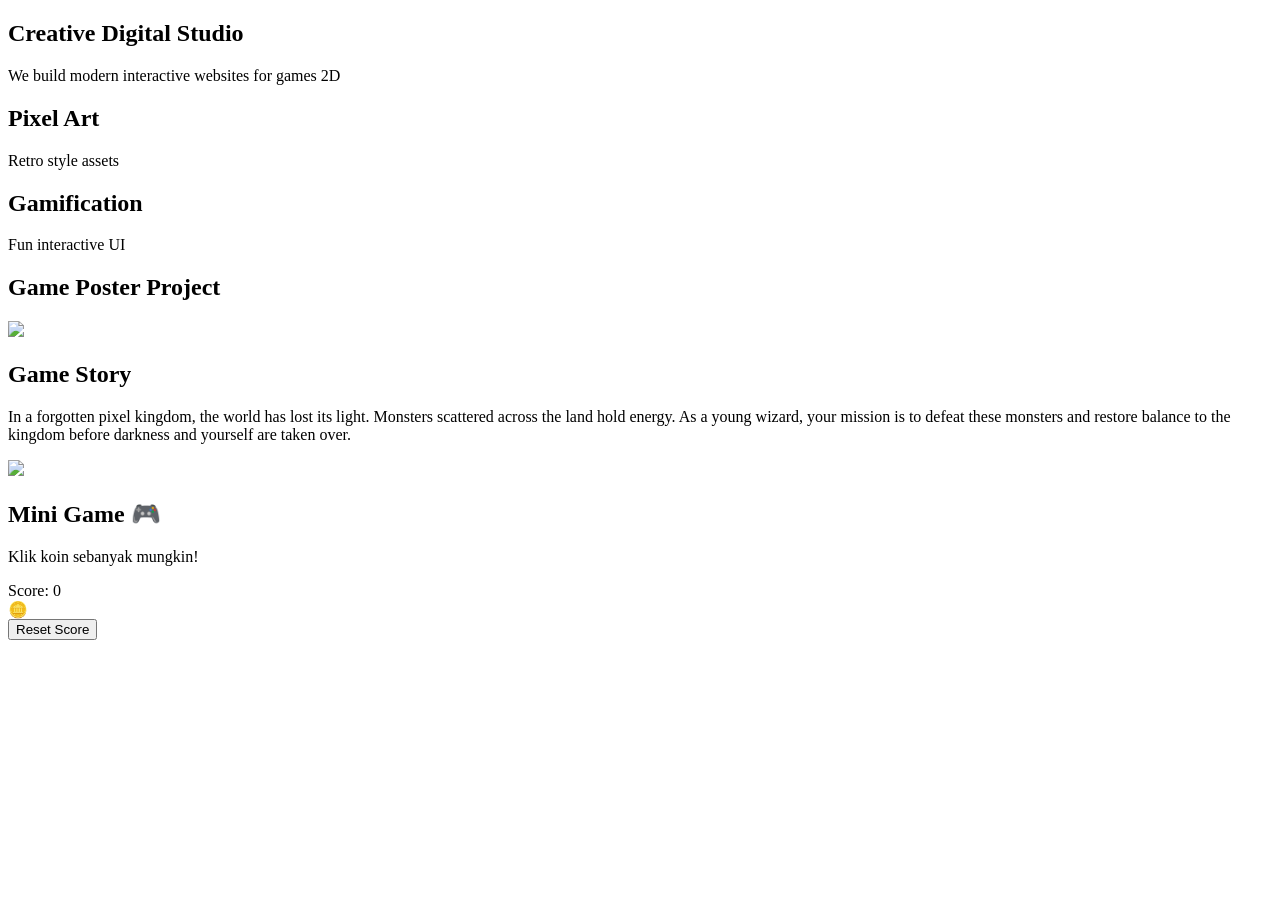
==== index.html @ a3c90cc9 "Rename LP DG/index.html to index.html" ====
<!DOCTYPE html>
<html lang="en">
<head>
<meta charset="UTF-8">
<title>Creative Studio</title>
<link rel="stylesheet" href="style.css">
</head>
<body>

<!-- HERO -->
<section class="hero">
    <h1 class="fade">Creative Digital Studio</h1>
    <p class="fade">We build modern interactive websites for games 2D</p>
</section>

<!-- 3D CARD -->
<section class="cards">
<div class="card">
   <h2>Pixel Art</h2>
   <p>Retro style assets</p>
</div>

<div class="card">
   <h2>Gamification</h2>
   <p>Fun interactive UI</p>
</div>
</section>

<!-- POSTER PROJECT -->
<section class="poster">
    <h2>Game Poster Project</h2>
    <img src="asset/Poster-Game.jpeg" class="poster-img" onclick="openLightbox()">
</section>
<section class="story">
    <h2>Game Story</h2>

    <p class="story-text">
        In a forgotten pixel kingdom, the world has lost its light. 
        Monsters scattered across the land hold energy. 
        As a young wizard, your mission is to defeat these monsters and restore balance to the kingdom before 
        darkness and yourself are taken over.
    </p>
</section>

<!-- LIGHTBOX (HIDDEN FIRST) -->
<div id="lightbox" class="lightbox" onclick="closeLightbox()">
    <img src="asset/Poster Game.jpeg">
</div>

<!-- MINI GAME -->
<section class="game">
    <h2>Mini Game 🎮</h2>
    <p>Klik koin sebanyak mungkin!</p>

    <div class="score-box">
        Score: <span id="score">0</span>
    </div>

    <div class="coin" onclick="addScore()">🪙</div>

    <button class="reset-btn" onclick="resetGame()">Reset Score</button>
</section>

<script src="script.js"></script>

</body>
</html>
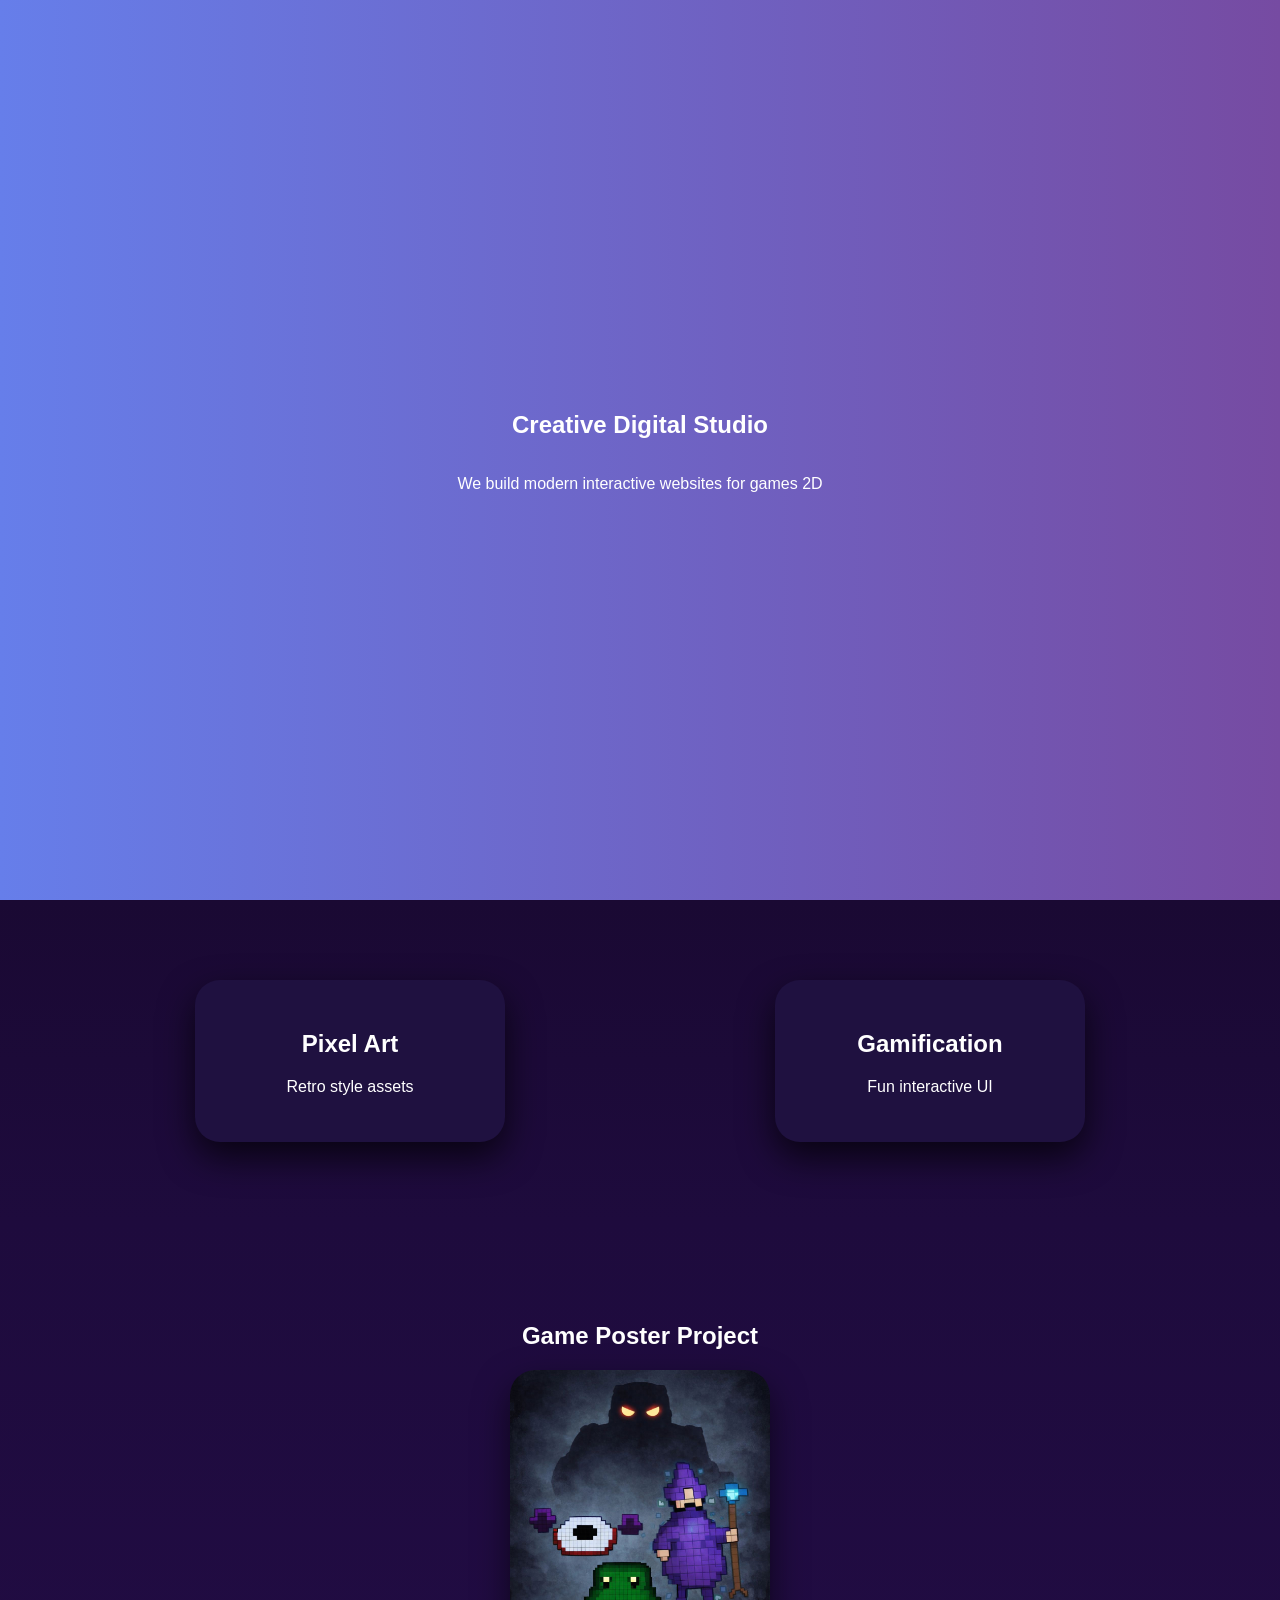
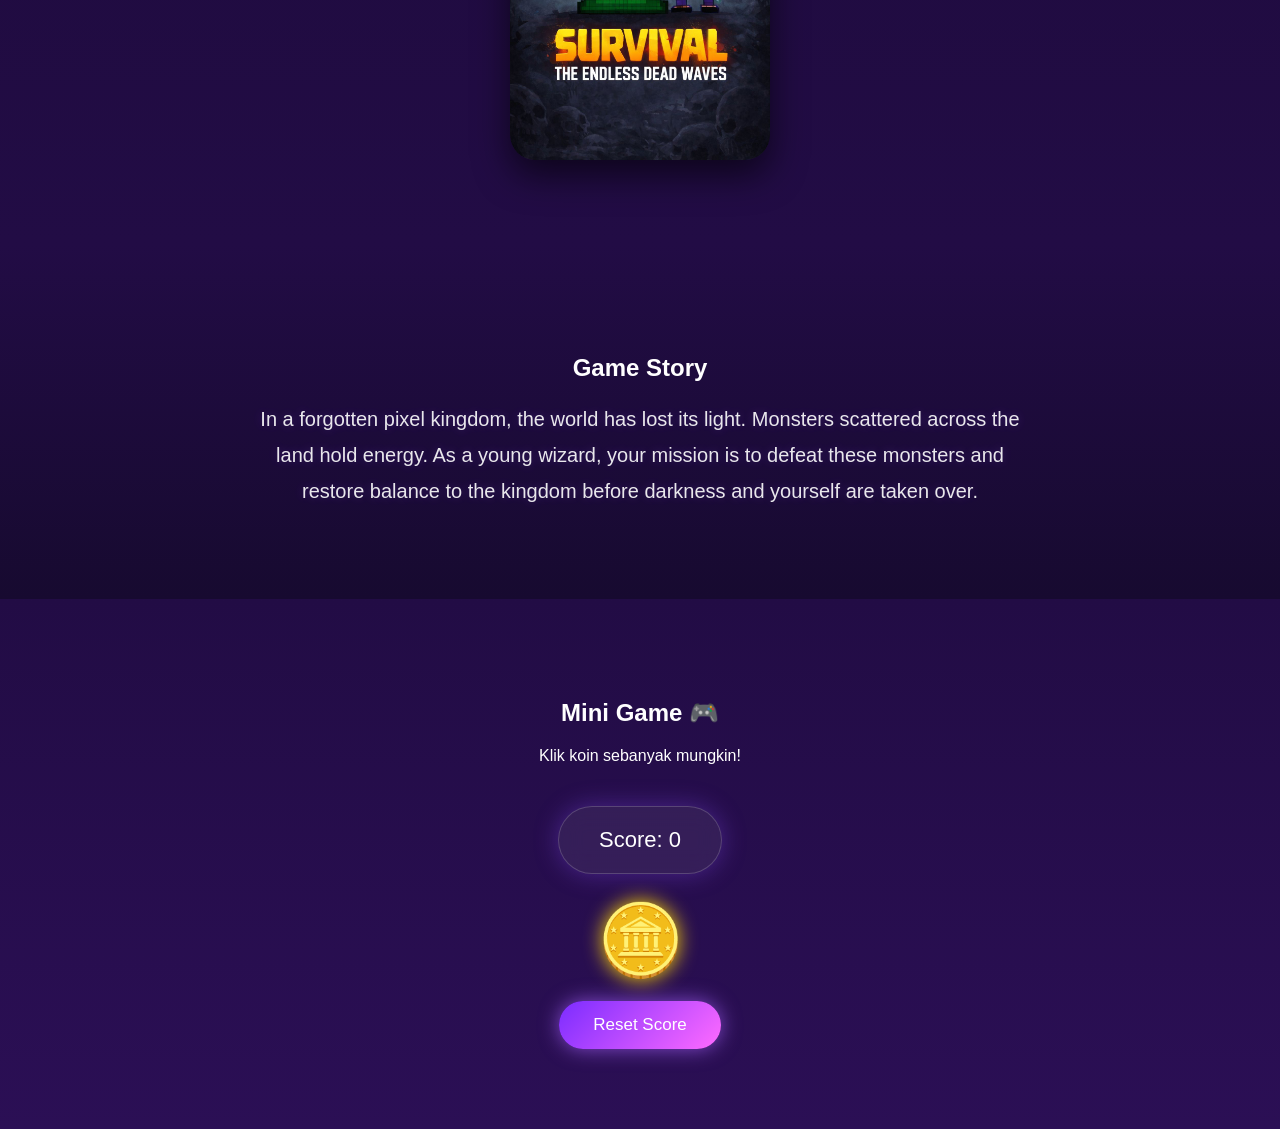
==== commit 9127ffd0: "Update index.html" ====
--- a/index.html
+++ b/index.html
@@ -29,7 +29,7 @@
 <!-- POSTER PROJECT -->
 <section class="poster">
     <h2>Game Poster Project</h2>
-    <img src="asset/Poster-Game.jpeg" class="poster-img" onclick="openLightbox()">
+    <img src="asset/poster-game.jpeg" class="poster-img" onclick="openLightbox()">
 </section>
 <section class="story">
     <h2>Game Story</h2>
@@ -44,7 +44,7 @@
 
 <!-- LIGHTBOX (HIDDEN FIRST) -->
 <div id="lightbox" class="lightbox" onclick="closeLightbox()">
-    <img src="asset/Poster Game.jpeg">
+    <img src="asset/poster-game.jpeg">
 </div>
 
 <!-- MINI GAME -->
--- a/style.css
+++ b/style.css
@@ -0,0 +1,186 @@
+html{
+    scroll-behavior:smooth;
+}
+
+/* ===== BODY ===== */
+body {
+    margin:0;
+    font-family:Arial, sans-serif;
+    text-align:center;
+    color:white;
+
+    background:
+      linear-gradient(rgba(0,0,0,0.25), rgba(0,0,0,0.25)),
+      linear-gradient(180deg,#0f051d,#1a0933,#2b0f55),
+      linear-gradient(90deg,#222 50%, #444 50%),
+      linear-gradient(#222 50%, #444 50%);
+    background-size:100% 100%,100% 100%,32px 32px,32px 32px;
+}
+
+section{
+    transition:0.4s;
+}
+section:hover{
+    box-shadow:0 0 60px rgba(150,80,255,0.15) inset;
+}
+
+/* glow ambience */
+body::before{
+    content:"";
+    position:fixed;
+    width:500px;
+    height:500px;
+    background:radial-gradient(circle,#8b5cff55,transparent 70%);
+    top:-150px;
+    left:-150px;
+    z-index:-1;
+}
+body::after{
+    content:"";
+    position:fixed;
+    width:500px;
+    height:500px;
+    background:radial-gradient(circle,#ff6bff33,transparent 70%);
+    bottom:-150px;
+    right:-150px;
+    z-index:-1;
+}
+
+/* HERO */
+.hero {
+    height:100vh;
+    background:linear-gradient(to right,#667eea,#764ba2);
+    display:flex;
+    flex-direction:column;
+    justify-content:center;
+    align-items:center;
+}
+
+.fade { animation:fadeIn 2s ease; }
+@keyframes fadeIn {
+    from {opacity:0; transform:translateY(30px);}
+    to {opacity:1;}
+}
+
+.story{
+    padding:90px 260px;
+    background:linear-gradient(180deg,#220c45,#170a30);
+}
+
+.story-text{
+    font-size:20px;
+    line-height:1.8;
+    opacity:0.9;
+    max-width:800px;
+    margin:auto;
+    text-shadow:0 0 10px rgba(150,80,255,0.3);
+}
+
+/* CARDS */
+.cards {
+    padding:80px;
+    background:linear-gradient(180deg,#1a0933,#1e0b3d);
+    display:flex;
+    justify-content:center;
+    gap:40px;
+}
+.card {
+    width:250px;
+    margin:auto;
+    padding:30px;
+    background:#1f1140;
+    border-radius:25px;
+    box-shadow:0 15px 35px rgba(0,0,0,0.7);
+    transition:0.5s;
+}
+.card:hover {
+    transform:rotateY(20deg) rotateX(10deg) scale(1.05);
+}
+
+/* POSTER */
+.poster {
+    padding:80px;
+    background:linear-gradient(180deg,#1e0b3d,#220c45);
+}
+.poster-img {
+    width:260px;        /* lebih kecil */
+    max-width:80%;      /* biar responsive di layar kecil */
+    border-radius:25px;
+    cursor:pointer;
+    box-shadow:0 15px 35px rgba(0,0,0,0.6);
+    transition:0.4s;
+}
+.poster-img:hover {
+    transform:scale(1.05);
+}
+
+/* LIGHTBOX */
+.lightbox {
+    position:fixed;
+    top:0;
+    left:0;
+    width:100%;
+    height:100%;
+    background:rgba(0,0,0,0.85);
+    display:none;
+    justify-content:center;
+    align-items:center;
+    z-index:999;
+}
+.lightbox img {
+    width:30%;
+    border-radius:25px;
+    animation:zoom 0.4s ease;
+}
+@keyframes zoom {
+    from {transform:scale(0.5);}
+    to {transform:scale(1);}
+}
+
+/* GAME */
+.game {
+    padding:80px;
+    background:linear-gradient(180deg,#220c45,#2b0f55);
+}
+
+.coin {
+    font-size:70px;
+    cursor:pointer;
+    transition:0.2s;
+    filter:drop-shadow(0 0 10px gold);
+}
+.coin:hover {
+    transform:scale(1.35) rotate(10deg);
+}
+
+/* SCORE BOX */
+.score-box {
+    display:inline-block;
+    padding:20px 40px;
+    border-radius:40px;
+    background:rgba(255,255,255,0.07);
+    backdrop-filter:blur(12px);
+    border:1px solid rgba(255,255,255,0.18);
+    box-shadow:0 0 25px rgba(140,80,255,0.35);
+    margin:25px auto;
+    font-size:22px;
+}
+
+/* RESET BUTTON */
+.reset-btn {
+    margin-top:20px;
+    padding:14px 34px;
+    border:none;
+    border-radius:40px;
+    font-size:17px;
+    color:white;
+    background:linear-gradient(135deg,#7b2cff,#ff6bff);
+    box-shadow:0 0 20px rgba(170,100,255,0.7);
+    cursor:pointer;
+    transition:0.3s;
+}
+.reset-btn:hover {
+    transform:scale(1.1);
+    box-shadow:0 0 35px rgba(255,120,255,1);
+}
+
